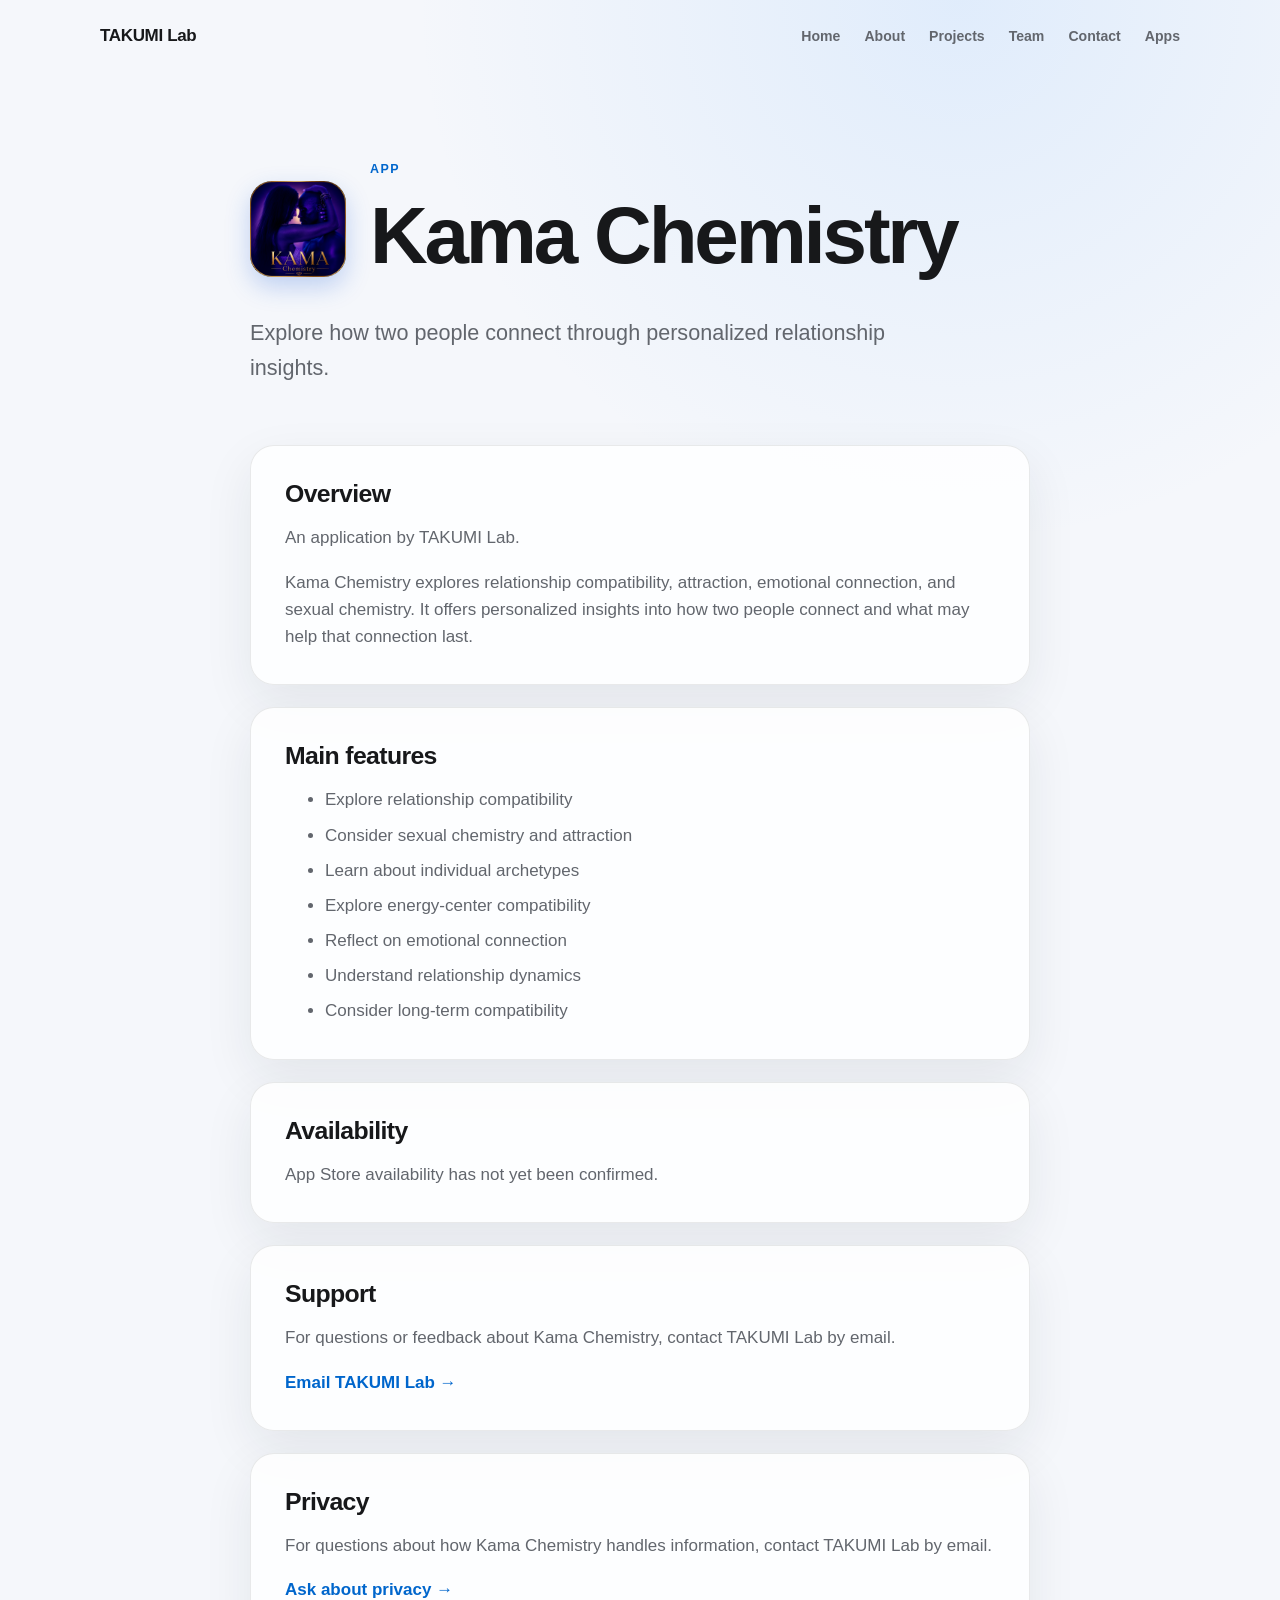
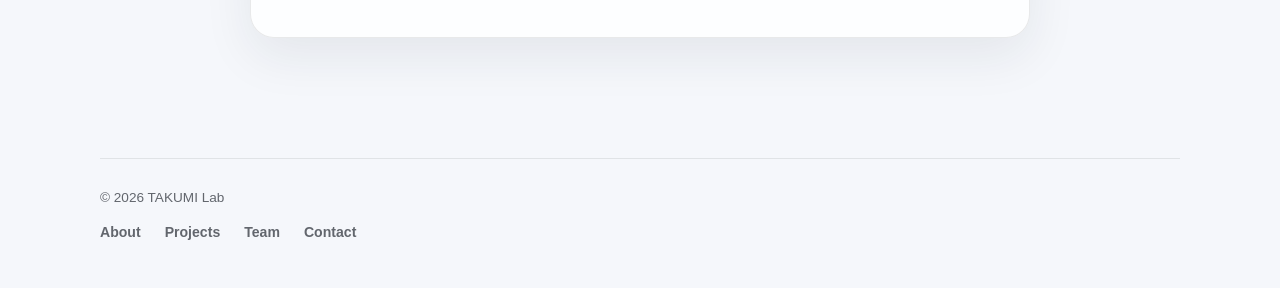
==== kama-chemistry/index.html @ eccce3f5 "Added KamaChemistry" ====
<!doctype html>
<html lang="en">
  <head>
    <meta charset="utf-8">
    <meta name="viewport" content="width=device-width, initial-scale=1">
    <meta name="description" content="Kama Chemistry by TAKUMI Lab explores relationship compatibility, attraction, emotional connection, and long-term relationship dynamics.">
    <title>Kama Chemistry — TAKUMI Lab</title>
    <link rel="icon" href="data:,">
    <link rel="stylesheet" href="../styles.css">
    <script src="../components/navigation.js" defer></script>
  </head>
  <body>
    <header class="site-header">
      <a class="brand" href="../index.html">TAKUMI Lab</a>
      <nav aria-label="Primary navigation" data-navigation="primary">
        <a href="../index.html">Home</a>
      </nav>
    </header>

    <main class="page-main">
      <div class="app-hero">
        <img
          class="app-icon app-icon-large"
          src="../kama-chemistry-icon.png"
          alt="Kama Chemistry app icon"
          width="96"
          height="96"
        >
        <div>
          <p class="eyebrow">App</p>
          <h1 class="page-title">Kama Chemistry</h1>
        </div>
      </div>
      <p class="page-intro">
        Explore how two people connect through personalized relationship insights.
      </p>

      <section class="content-card">
        <h2>Overview</h2>
        <p>An application by TAKUMI Lab.</p>
        <p>
          Kama Chemistry explores relationship compatibility, attraction,
          emotional connection, and sexual chemistry. It offers personalized
          insights into how two people connect and what may help that connection last.
        </p>
      </section>

      <section class="content-card">
        <h2>Main features</h2>
        <ul>
          <li>Explore relationship compatibility</li>
          <li>Consider sexual chemistry and attraction</li>
          <li>Learn about individual archetypes</li>
          <li>Explore energy-center compatibility</li>
          <li>Reflect on emotional connection</li>
          <li>Understand relationship dynamics</li>
          <li>Consider long-term compatibility</li>
        </ul>
      </section>

      <section class="content-card">
        <h2>Availability</h2>
        <p>App Store availability has not yet been confirmed.</p>
      </section>

      <section class="content-card">
        <h2>Support</h2>
        <p>For questions or feedback about Kama Chemistry, contact TAKUMI Lab by email.</p>
        <p><a class="text-link" href="mailto:takutakuja0803@gmail.com">Email TAKUMI Lab <span aria-hidden="true">→</span></a></p>
      </section>

      <section class="content-card">
        <h2>Privacy</h2>
        <p>For questions about how Kama Chemistry handles information, contact TAKUMI Lab by email.</p>
        <p><a class="text-link" href="mailto:takutakuja0803@gmail.com">Ask about privacy <span aria-hidden="true">→</span></a></p>
      </section>
    </main>

    <footer>
      <p>© 2026 TAKUMI Lab</p>
      <nav aria-label="Footer navigation" data-navigation="footer">
        <a href="../index.html">Home</a>
      </nav>
      <!-- TODO: Add Kama Chemistry support and privacy policy links when their pages and information are available. -->
      <!-- TODO: Add verified TAKUMI Lab GitHub, LinkedIn, and Instagram profile URLs. -->
    </footer>
  </body>
</html>
---- styles.css ----
:root {
  color-scheme: light;
  --background: #f5f7fb;
  --surface: rgba(255, 255, 255, 0.82);
  --text: #17181a;
  --secondary: #62666d;
  --accent: #0066cc;
  --border: rgba(20, 24, 30, 0.09);
  --shadow: 0 18px 50px rgba(21, 35, 55, 0.08);
  font-family:
    -apple-system, BlinkMacSystemFont, "SF Pro Text", "Helvetica Neue", Arial,
    sans-serif;
  font-synthesis: none;
}

* {
  box-sizing: border-box;
}

html {
  scroll-behavior: smooth;
}

body {
  min-width: 320px;
  margin: 0;
  color: var(--text);
  background:
    radial-gradient(circle at 75% 0%, rgba(115, 180, 255, 0.16), transparent 34rem),
    var(--background);
  font-size: 17px;
  line-height: 1.6;
  -webkit-font-smoothing: antialiased;
}

a {
  color: var(--accent);
  text-decoration: none;
}

a:hover {
  text-decoration: underline;
}

a:focus-visible {
  border-radius: 6px;
  outline: 3px solid rgba(0, 102, 204, 0.3);
  outline-offset: 4px;
}

.site-header,
main,
footer {
  width: min(1080px, calc(100% - 40px));
  margin-inline: auto;
}

.site-header {
  display: flex;
  align-items: center;
  justify-content: space-between;
  min-height: 72px;
  gap: 16px 24px;
  flex-wrap: wrap;
  padding-block: 16px;
}

.brand {
  color: var(--text);
  font-weight: 700;
  letter-spacing: -0.02em;
}

.brand:hover {
  text-decoration: none;
}

nav {
  display: flex;
  gap: 12px 24px;
  flex-wrap: wrap;
}

nav a {
  color: var(--secondary);
  font-size: 0.88rem;
  font-weight: 600;
}

.hero {
  display: grid;
  min-height: 67vh;
  place-items: center;
  text-align: center;
}

.hero-content {
  max-width: 820px;
  padding: 88px 0 104px;
}

.eyebrow {
  margin: 0 0 12px;
  color: var(--accent);
  font-size: 0.78rem;
  font-weight: 700;
  letter-spacing: 0.12em;
  text-transform: uppercase;
}

h1,
h2,
h3 {
  margin-top: 0;
  letter-spacing: -0.04em;
  line-height: 1.1;
}

h1 {
  margin-bottom: 20px;
  font-size: clamp(3.4rem, 10vw, 7.5rem);
}

h2 {
  margin-bottom: 16px;
  font-size: clamp(2rem, 5vw, 3.5rem);
}

h3 {
  margin-bottom: 10px;
  font-size: 1.45rem;
}

.hero-copy {
  margin: 0 auto 32px;
  color: var(--secondary);
  font-size: clamp(1.15rem, 2.5vw, 1.55rem);
}

.button {
  display: inline-block;
  padding: 11px 21px;
  border-radius: 999px;
  color: white;
  background: var(--accent);
  font-size: 0.94rem;
  font-weight: 650;
}

.button:hover {
  background: #0056ad;
  text-decoration: none;
}

.section {
  padding: 96px 0 120px;
}

.section-heading {
  max-width: 720px;
  margin-bottom: 40px;
}

.app-card {
  display: grid;
  grid-template-columns: auto 1fr auto;
  gap: 24px;
  align-items: center;
  padding: 30px;
  border: 1px solid var(--border);
  border-radius: 26px;
  background: var(--surface);
  box-shadow: var(--shadow);
  backdrop-filter: blur(20px);
}

.app-card + .app-card {
  margin-top: 22px;
}

.app-icon {
  display: block;
  width: 72px;
  height: 72px;
  border-radius: 17px;
  box-shadow: 0 10px 24px rgba(32, 96, 220, 0.25);
  object-fit: cover;
}

.app-icon-large {
  width: 96px;
  height: 96px;
  border-radius: 22px;
}

.app-hero {
  display: flex;
  gap: 24px;
  align-items: center;
  margin-bottom: 18px;
}

.app-details p {
  max-width: 630px;
  margin: 0;
  color: var(--secondary);
}

.text-link {
  white-space: nowrap;
  font-weight: 650;
}

.page-main {
  max-width: 780px;
  padding: 88px 0 120px;
}

.page-title {
  margin-bottom: 18px;
  font-size: clamp(2.8rem, 8vw, 5rem);
}

.page-intro {
  max-width: 700px;
  margin: 0 0 60px;
  color: var(--secondary);
  font-size: clamp(1.1rem, 2.5vw, 1.35rem);
}

.content-card {
  padding: 34px;
  border: 1px solid var(--border);
  border-radius: 24px;
  background: var(--surface);
  box-shadow: var(--shadow);
}

.content-card + .content-card {
  margin-top: 22px;
}

.content-card h2 {
  font-size: 1.55rem;
  letter-spacing: -0.025em;
}

.content-card p:last-child,
.content-card ul:last-child {
  margin-bottom: 0;
}

.content-card p,
.content-card li {
  color: var(--secondary);
}

.content-card li + li {
  margin-top: 8px;
}

.meta {
  margin: 0 0 48px;
  color: var(--secondary);
  font-size: 0.9rem;
}

footer {
  padding: 28px 0 44px;
  border-top: 1px solid var(--border);
  color: var(--secondary);
  font-size: 0.85rem;
}

nav a[aria-current="page"] {
  color: var(--text);
}

footer nav {
  margin-top: 12px;
}

.content-card a {
  overflow-wrap: anywhere;
}

footer p {
  margin: 0;
}

@media (max-width: 680px) {
  .site-header,
  main,
  footer {
    width: min(100% - 28px, 1080px);
  }

  .site-header {
    align-items: flex-start;
    flex-direction: column;
  }

  nav {
    gap: 10px 18px;
  }

  .hero {
    min-height: 600px;
  }

  .section {
    padding: 72px 0 88px;
  }

  .app-card {
    grid-template-columns: auto 1fr;
    padding: 22px;
  }

  .app-card .text-link {
    grid-column: 2;
  }

  .app-hero {
    align-items: flex-start;
    gap: 18px;
  }

  .app-icon-large {
    width: 82px;
    height: 82px;
    border-radius: 19px;
  }

  .page-main {
    padding: 64px 0 88px;
  }

  .content-card {
    padding: 25px 22px;
  }
}

@media (prefers-reduced-motion: reduce) {
  html {
    scroll-behavior: auto;
  }
}
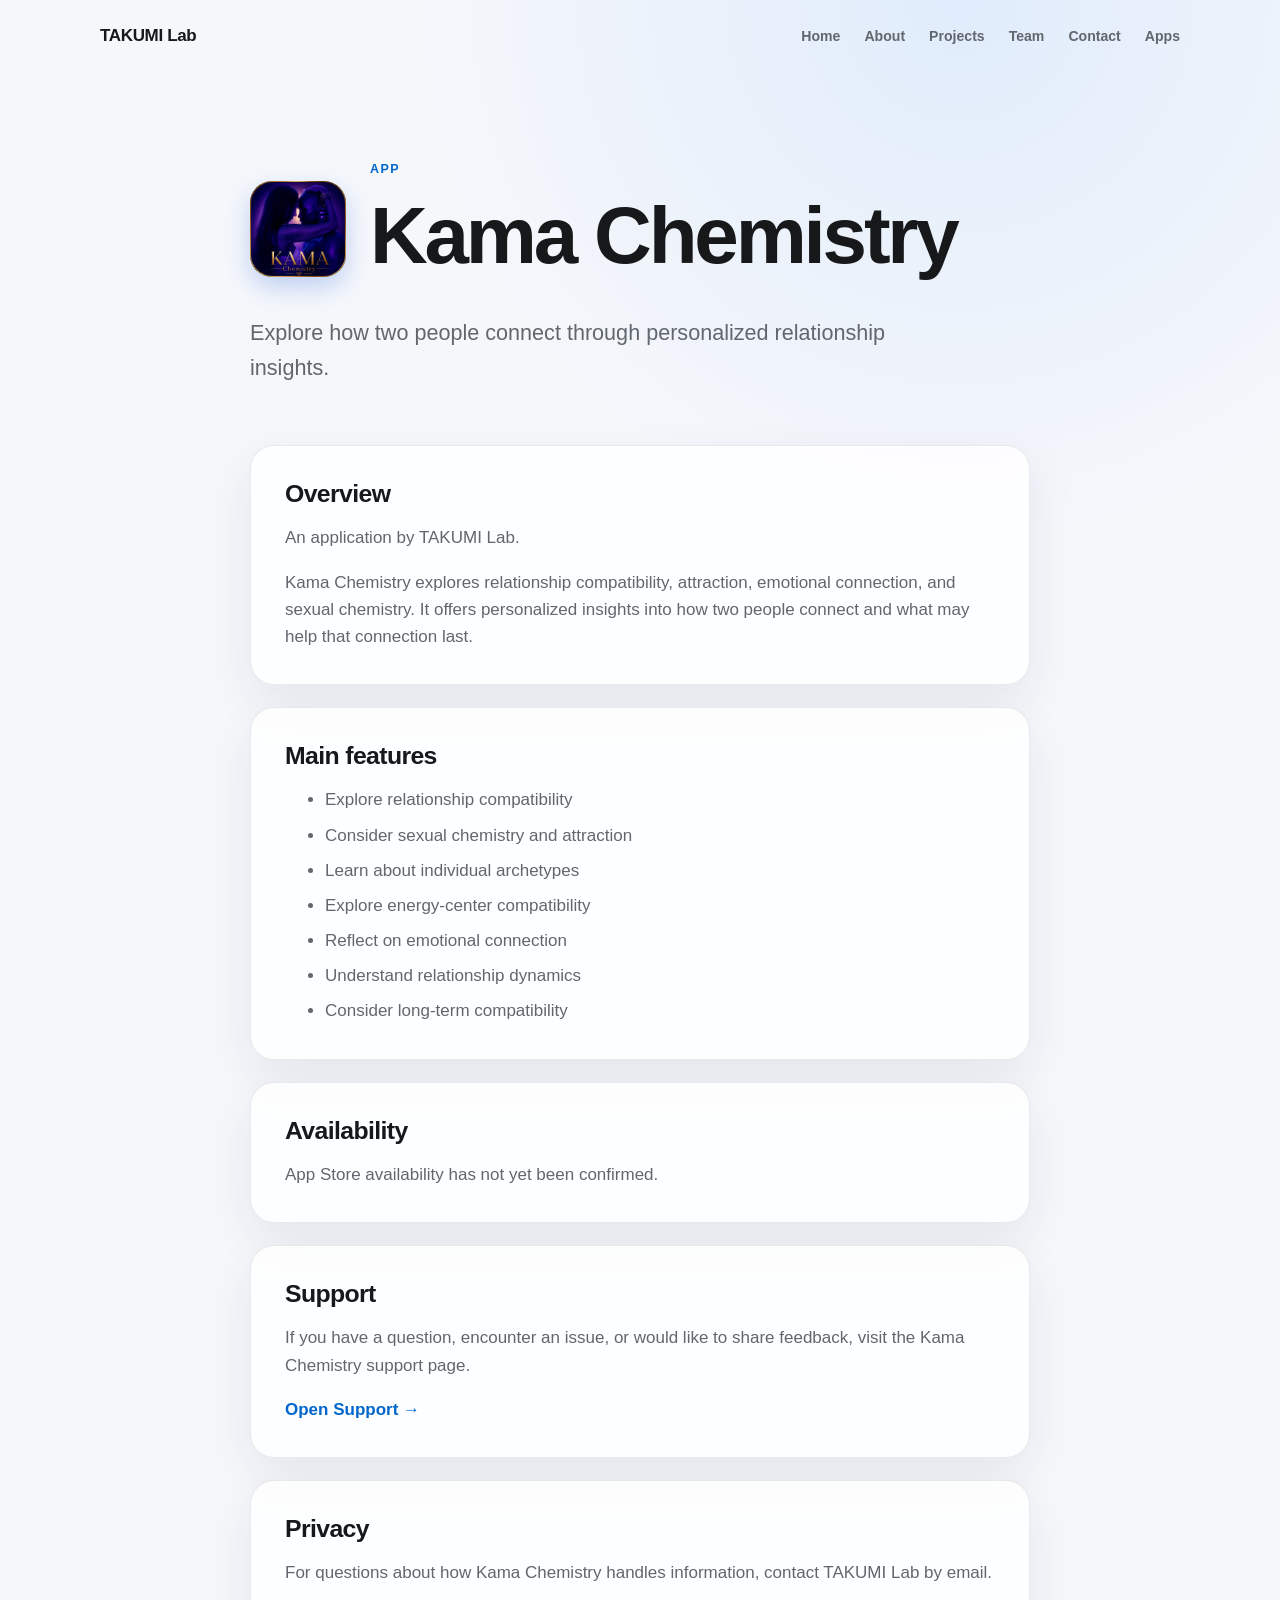
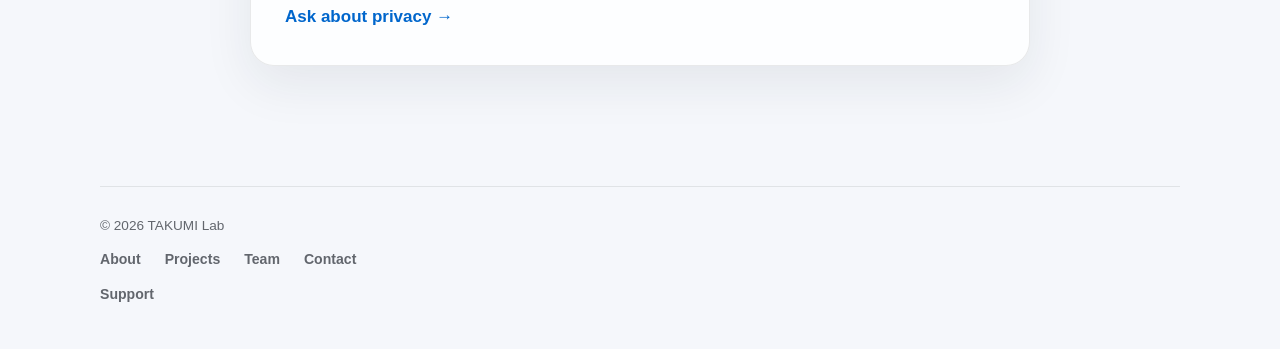
==== commit d97fd964: "Add Kama Chemistry support and standardize app structure" ====
--- a/kama-chemistry/index.html
+++ b/kama-chemistry/index.html
@@ -65,8 +65,8 @@
 
       <section class="content-card">
         <h2>Support</h2>
-        <p>For questions or feedback about Kama Chemistry, contact TAKUMI Lab by email.</p>
-        <p><a class="text-link" href="mailto:takutakuja0803@gmail.com">Email TAKUMI Lab <span aria-hidden="true">→</span></a></p>
+        <p>If you have a question, encounter an issue, or would like to share feedback, visit the Kama Chemistry support page.</p>
+        <p><a class="text-link" href="support.html">Open Support <span aria-hidden="true">→</span></a></p>
       </section>
 
       <section class="content-card">
@@ -81,7 +81,10 @@
       <nav aria-label="Footer navigation" data-navigation="footer">
         <a href="../index.html">Home</a>
       </nav>
-      <!-- TODO: Add Kama Chemistry support and privacy policy links when their pages and information are available. -->
+      <nav aria-label="App navigation">
+        <a href="support.html">Support</a>
+      </nav>
+      <!-- TODO: Add a Kama Chemistry privacy policy link only after its data handling is confirmed and a policy is published. -->
       <!-- TODO: Add verified TAKUMI Lab GitHub, LinkedIn, and Instagram profile URLs. -->
     </footer>
   </body>
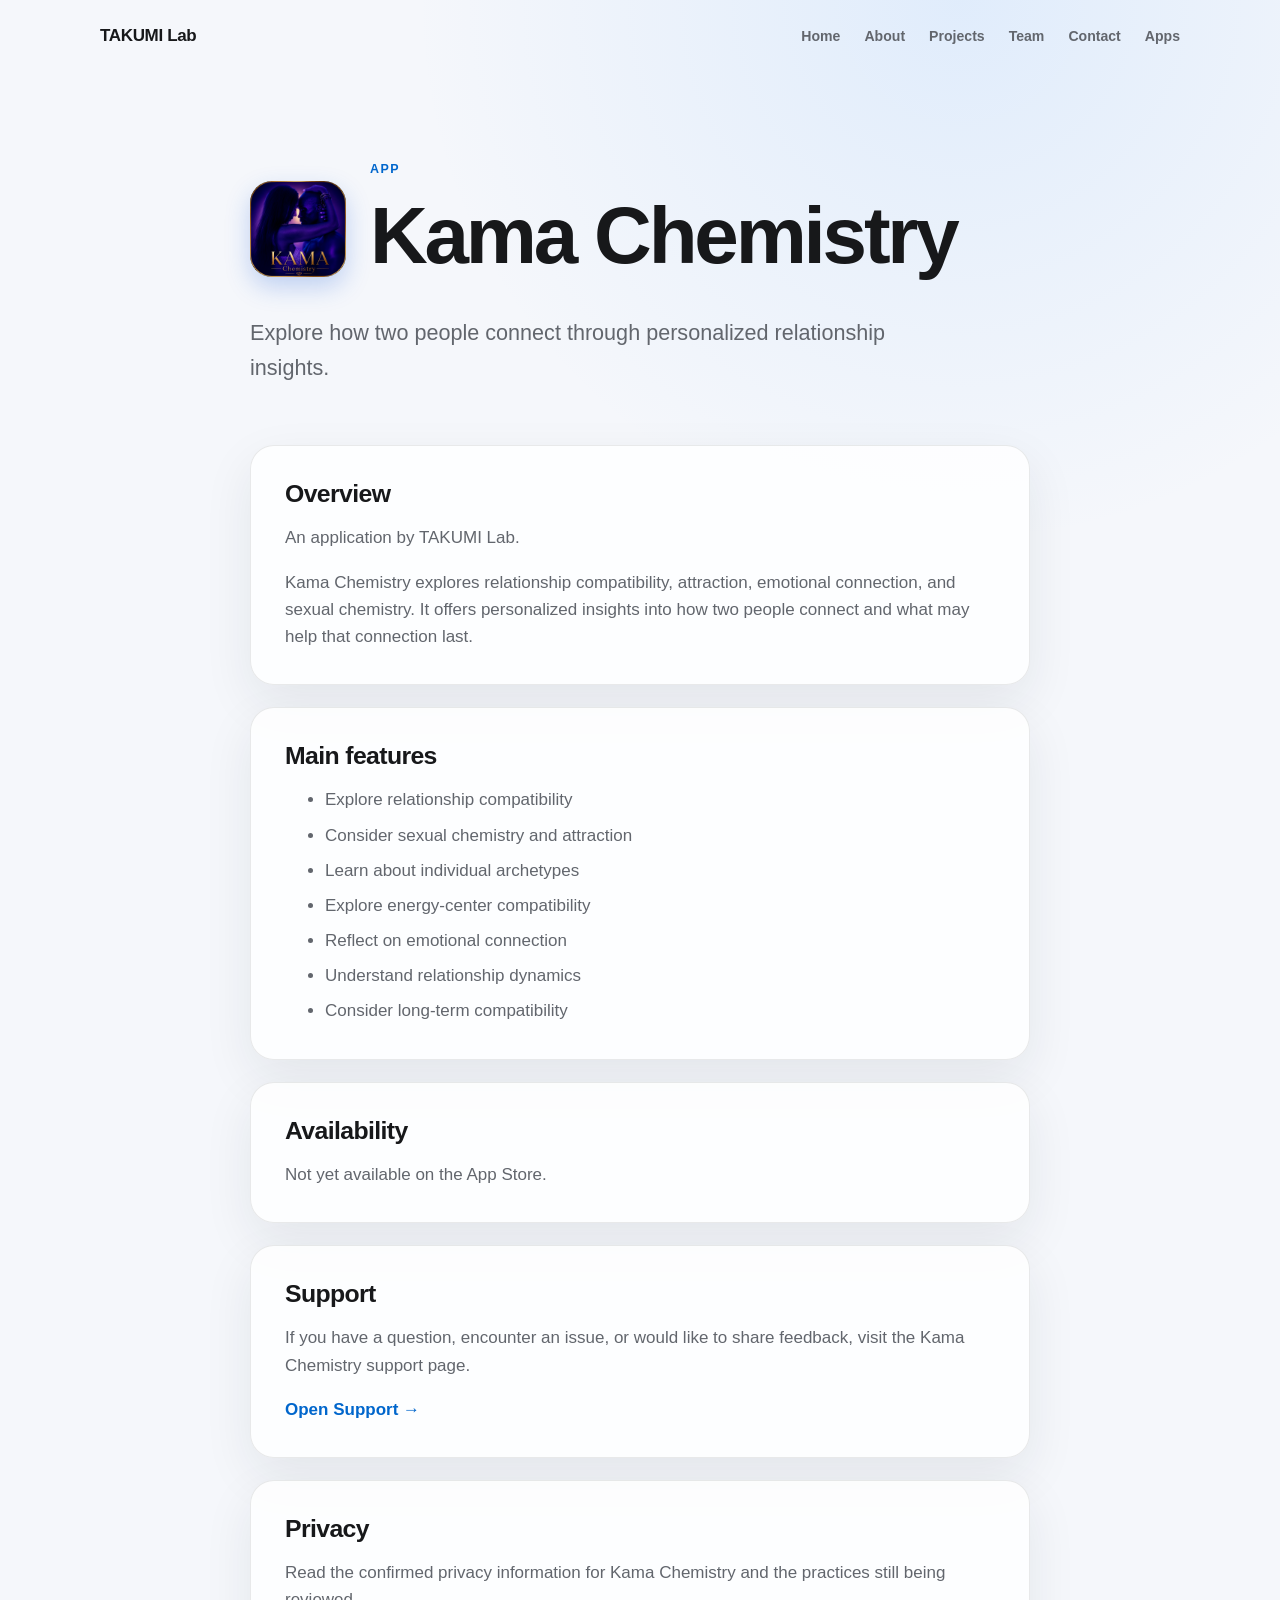
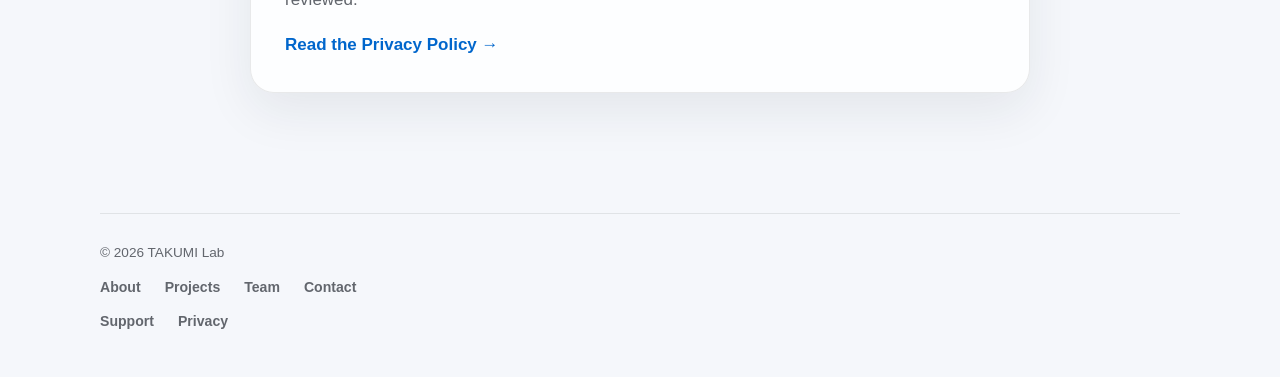
==== commit 11e20a5c: "Implement App Registry and Kama Chemistry privacy page" ====
--- a/kama-chemistry/index.html
+++ b/kama-chemistry/index.html
@@ -3,9 +3,12 @@
   <head>
     <meta charset="utf-8">
     <meta name="viewport" content="width=device-width, initial-scale=1">
+    <!-- APP_REGISTRY:meta:START -->
     <meta name="description" content="Kama Chemistry by TAKUMI Lab explores relationship compatibility, attraction, emotional connection, and long-term relationship dynamics.">
     <title>Kama Chemistry — TAKUMI Lab</title>
-    <link rel="icon" href="data:,">
+    <!-- APP_REGISTRY:meta:END -->
+
+<link rel="icon" href="data:,">
     <link rel="stylesheet" href="../styles.css">
     <script src="../components/navigation.js" defer></script>
   </head>
@@ -18,22 +21,23 @@
     </header>
 
     <main class="page-main">
+      <!-- APP_REGISTRY:hero:START -->
       <div class="app-hero">
-        <img
-          class="app-icon app-icon-large"
-          src="../kama-chemistry-icon.png"
-          alt="Kama Chemistry app icon"
-          width="96"
-          height="96"
-        >
+        <img class="app-icon app-icon-large" src="../kama-chemistry-icon.png" alt="Kama Chemistry app icon" width="96" height="96">
         <div>
           <p class="eyebrow">App</p>
           <h1 class="page-title">Kama Chemistry</h1>
         </div>
       </div>
-      <p class="page-intro">
+      <!-- APP_REGISTRY:hero:END -->
+
+<p class="page-intro">
         Explore how two people connect through personalized relationship insights.
       </p>
+
+      <!-- APP_REGISTRY:cta:START -->
+
+      <!-- APP_REGISTRY:cta:END -->
 
       <section class="content-card">
         <h2>Overview</h2>
@@ -58,21 +62,27 @@
         </ul>
       </section>
 
+      <!-- APP_REGISTRY:availability:START -->
       <section class="content-card">
         <h2>Availability</h2>
-        <p>App Store availability has not yet been confirmed.</p>
+        <p>Not yet available on the App Store.</p>
       </section>
+      <!-- APP_REGISTRY:availability:END -->
 
-      <section class="content-card">
+<section class="content-card">
         <h2>Support</h2>
         <p>If you have a question, encounter an issue, or would like to share feedback, visit the Kama Chemistry support page.</p>
+        <!-- APP_REGISTRY:support-link:START -->
         <p><a class="text-link" href="support.html">Open Support <span aria-hidden="true">→</span></a></p>
+        <!-- APP_REGISTRY:support-link:END -->
       </section>
 
       <section class="content-card">
         <h2>Privacy</h2>
-        <p>For questions about how Kama Chemistry handles information, contact TAKUMI Lab by email.</p>
-        <p><a class="text-link" href="mailto:takutakuja0803@gmail.com">Ask about privacy <span aria-hidden="true">→</span></a></p>
+        <p>Read the confirmed privacy information for Kama Chemistry and the practices still being reviewed.</p>
+        <!-- APP_REGISTRY:privacy-link:START -->
+        <p><a class="text-link" href="privacy.html">Read the Privacy Policy <span aria-hidden="true">→</span></a></p>
+        <!-- APP_REGISTRY:privacy-link:END -->
       </section>
     </main>
 
@@ -81,10 +91,12 @@
       <nav aria-label="Footer navigation" data-navigation="footer">
         <a href="../index.html">Home</a>
       </nav>
+      <!-- APP_REGISTRY:app-footer:START -->
       <nav aria-label="App navigation">
         <a href="support.html">Support</a>
+        <a href="privacy.html">Privacy</a>
       </nav>
-      <!-- TODO: Add a Kama Chemistry privacy policy link only after its data handling is confirmed and a policy is published. -->
+      <!-- APP_REGISTRY:app-footer:END -->
       <!-- TODO: Add verified TAKUMI Lab GitHub, LinkedIn, and Instagram profile URLs. -->
     </footer>
   </body>
